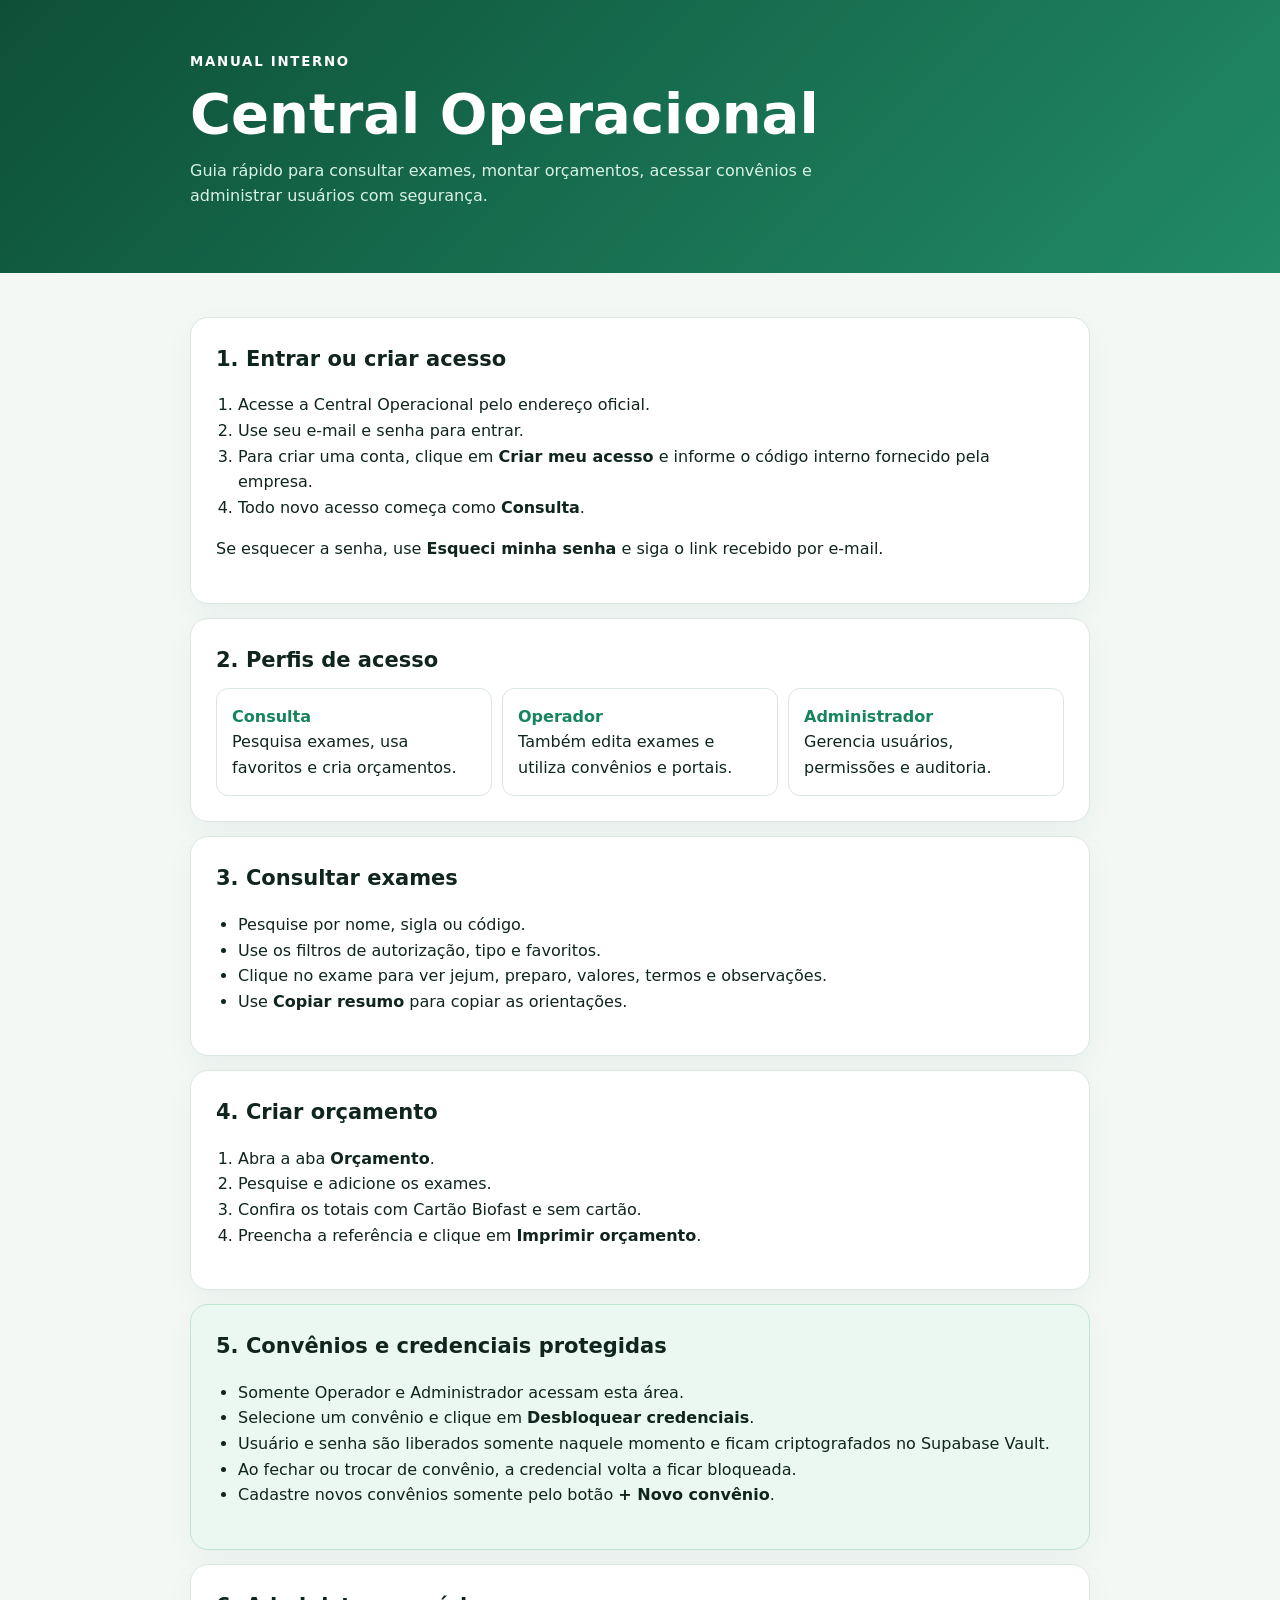
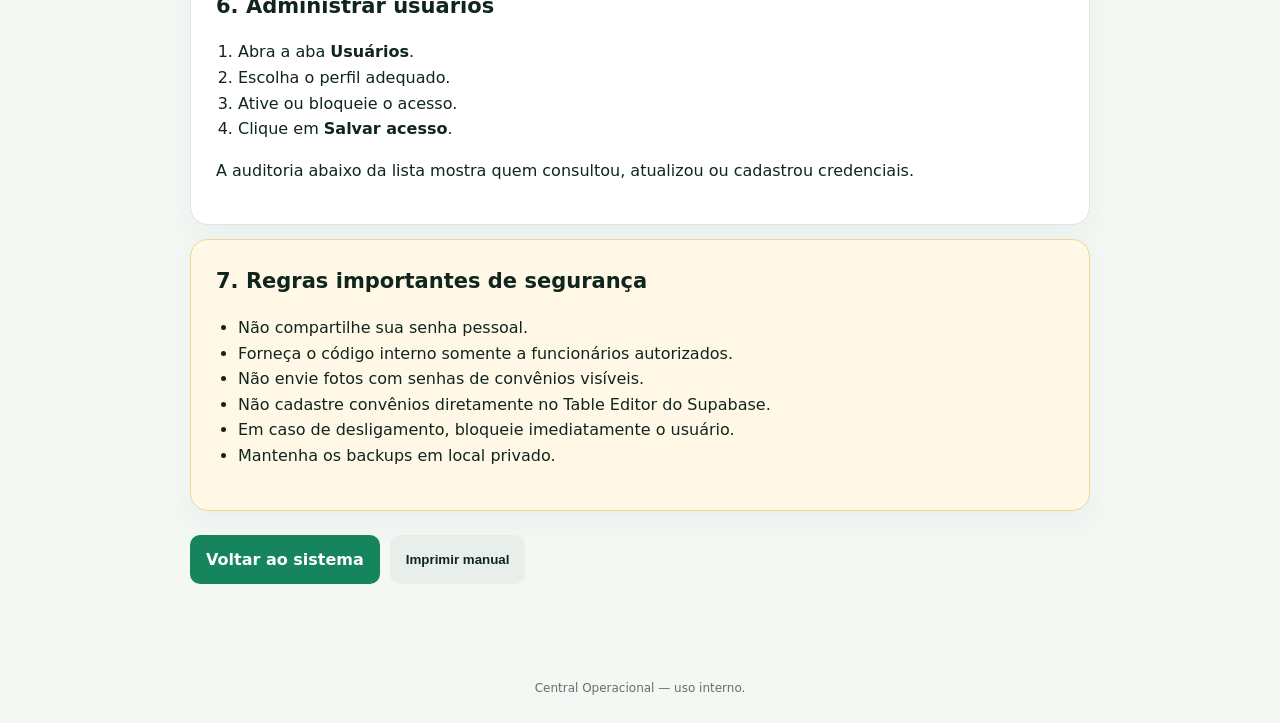
==== manual.html @ 35c0e4c2 "adiciona recuperacao auditoria e manual interno" ====
<!doctype html>
<html lang="pt-BR">
<head>
  <meta charset="utf-8">
  <meta name="viewport" content="width=device-width,initial-scale=1">
  <title>Manual — Central Operacional</title>
  <style>
    :root{--ink:#10251e;--muted:#627169;--green:#16845c;--line:#dce7e1;--bg:#f3f8f5}*{box-sizing:border-box}body{margin:0;background:var(--bg);color:var(--ink);font-family:Inter,system-ui,-apple-system,"Segoe UI",sans-serif;line-height:1.6}header{background:linear-gradient(135deg,#0d5038,#218a66);color:#fff;padding:48px 24px}header div,main{width:min(900px,92vw);margin:auto}header small{font-weight:900;letter-spacing:.13em}header h1{font-size:clamp(34px,6vw,56px);line-height:1;margin:12px 0}header p{color:#d9f2e7;max-width:700px}main{padding:30px 0 70px}.card{background:#fff;border:1px solid var(--line);border-radius:18px;padding:25px;margin:14px 0;box-shadow:0 10px 28px #183c2c0c}.card h2{margin:0 0 10px;font-size:21px}.card h3{margin:20px 0 5px;font-size:15px;color:var(--green)}ol,ul{padding-left:22px}.roles{display:grid;grid-template-columns:repeat(3,1fr);gap:10px}.role{border:1px solid var(--line);border-radius:12px;padding:15px}.role strong{display:block;color:var(--green)}.warning{background:#fff8e7;border-color:#f0d594}.safe{background:#eaf8f1;border-color:#bfe6d1}.actions{display:flex;gap:10px;flex-wrap:wrap;margin-top:24px}.actions a,.actions button{border:0;border-radius:10px;padding:12px 16px;text-decoration:none;font-weight:850;cursor:pointer}.back{background:var(--green);color:#fff}.print{background:#e8efeb;color:var(--ink)}footer{text-align:center;color:var(--muted);font-size:12px;padding:25px}@media(max-width:700px){.roles{grid-template-columns:1fr}header{padding:36px 12px}}@media print{body{background:#fff}.actions{display:none}.card{box-shadow:none;break-inside:avoid}header{padding:28px;color:#000;background:#fff;border-bottom:2px solid #16845c}header p{color:#555}}
  </style>
</head>
<body>
  <header><div><small>MANUAL INTERNO</small><h1>Central Operacional</h1><p>Guia rápido para consultar exames, montar orçamentos, acessar convênios e administrar usuários com segurança.</p></div></header>
  <main>
    <section class="card"><h2>1. Entrar ou criar acesso</h2><ol><li>Acesse a Central Operacional pelo endereço oficial.</li><li>Use seu e-mail e senha para entrar.</li><li>Para criar uma conta, clique em <b>Criar meu acesso</b> e informe o código interno fornecido pela empresa.</li><li>Todo novo acesso começa como <b>Consulta</b>.</li></ol><p>Se esquecer a senha, use <b>Esqueci minha senha</b> e siga o link recebido por e-mail.</p></section>
    <section class="card"><h2>2. Perfis de acesso</h2><div class="roles"><div class="role"><strong>Consulta</strong>Pesquisa exames, usa favoritos e cria orçamentos.</div><div class="role"><strong>Operador</strong>Também edita exames e utiliza convênios e portais.</div><div class="role"><strong>Administrador</strong>Gerencia usuários, permissões e auditoria.</div></div></section>
    <section class="card"><h2>3. Consultar exames</h2><ul><li>Pesquise por nome, sigla ou código.</li><li>Use os filtros de autorização, tipo e favoritos.</li><li>Clique no exame para ver jejum, preparo, valores, termos e observações.</li><li>Use <b>Copiar resumo</b> para copiar as orientações.</li></ul></section>
    <section class="card"><h2>4. Criar orçamento</h2><ol><li>Abra a aba <b>Orçamento</b>.</li><li>Pesquise e adicione os exames.</li><li>Confira os totais com Cartão Biofast e sem cartão.</li><li>Preencha a referência e clique em <b>Imprimir orçamento</b>.</li></ol></section>
    <section class="card safe"><h2>5. Convênios e credenciais protegidas</h2><ul><li>Somente Operador e Administrador acessam esta área.</li><li>Selecione um convênio e clique em <b>Desbloquear credenciais</b>.</li><li>Usuário e senha são liberados somente naquele momento e ficam criptografados no Supabase Vault.</li><li>Ao fechar ou trocar de convênio, a credencial volta a ficar bloqueada.</li><li>Cadastre novos convênios somente pelo botão <b>+ Novo convênio</b>.</li></ul></section>
    <section class="card"><h2>6. Administrar usuários</h2><ol><li>Abra a aba <b>Usuários</b>.</li><li>Escolha o perfil adequado.</li><li>Ative ou bloqueie o acesso.</li><li>Clique em <b>Salvar acesso</b>.</li></ol><p>A auditoria abaixo da lista mostra quem consultou, atualizou ou cadastrou credenciais.</p></section>
    <section class="card warning"><h2>7. Regras importantes de segurança</h2><ul><li>Não compartilhe sua senha pessoal.</li><li>Forneça o código interno somente a funcionários autorizados.</li><li>Não envie fotos com senhas de convênios visíveis.</li><li>Não cadastre convênios diretamente no Table Editor do Supabase.</li><li>Em caso de desligamento, bloqueie imediatamente o usuário.</li><li>Mantenha os backups em local privado.</li></ul></section>
    <div class="actions"><a class="back" href="index.html">Voltar ao sistema</a><button class="print" onclick="window.print()">Imprimir manual</button></div>
  </main>
  <footer>Central Operacional — uso interno.</footer>
</body>
</html>
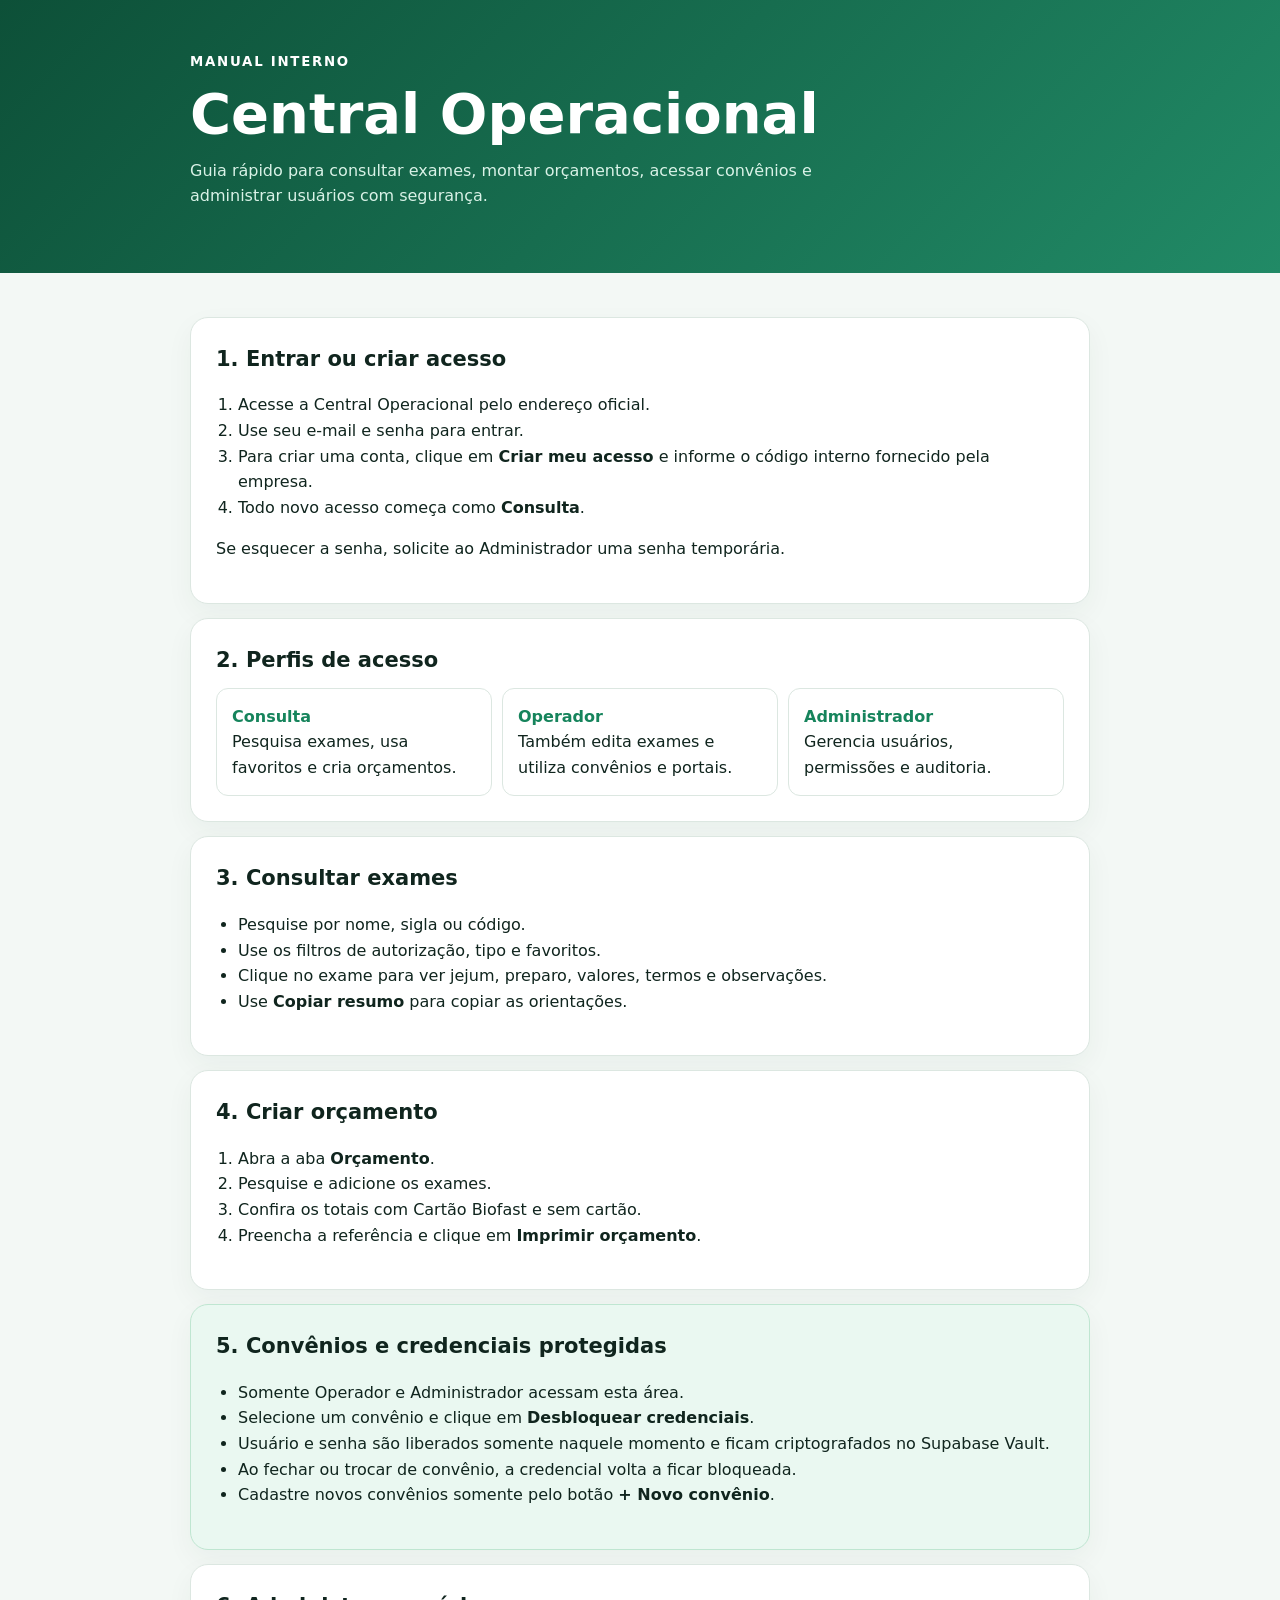
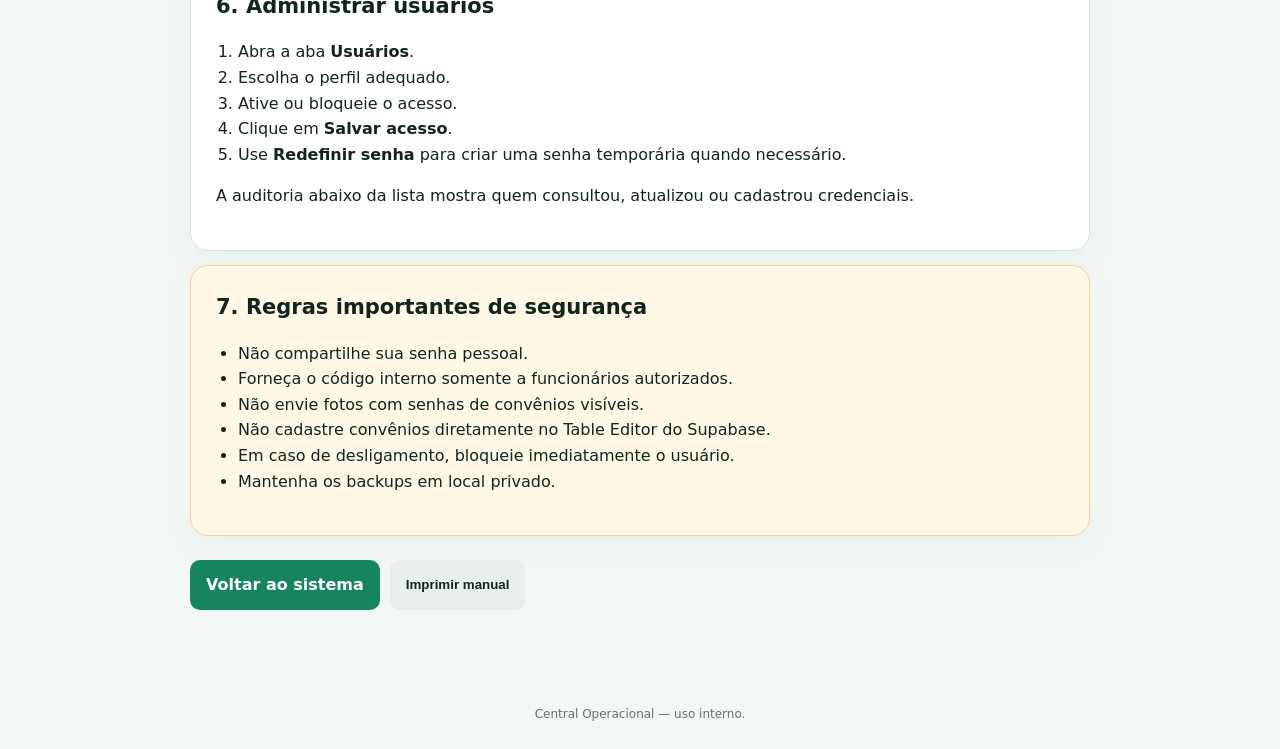
==== commit 489da551: "adiciona redefinicao administrativa de senha" ====
--- a/manual.html
+++ b/manual.html
@@ -11,12 +11,12 @@
 <body>
   <header><div><small>MANUAL INTERNO</small><h1>Central Operacional</h1><p>Guia rápido para consultar exames, montar orçamentos, acessar convênios e administrar usuários com segurança.</p></div></header>
   <main>
-    <section class="card"><h2>1. Entrar ou criar acesso</h2><ol><li>Acesse a Central Operacional pelo endereço oficial.</li><li>Use seu e-mail e senha para entrar.</li><li>Para criar uma conta, clique em <b>Criar meu acesso</b> e informe o código interno fornecido pela empresa.</li><li>Todo novo acesso começa como <b>Consulta</b>.</li></ol><p>Se esquecer a senha, use <b>Esqueci minha senha</b> e siga o link recebido por e-mail.</p></section>
+    <section class="card"><h2>1. Entrar ou criar acesso</h2><ol><li>Acesse a Central Operacional pelo endereço oficial.</li><li>Use seu e-mail e senha para entrar.</li><li>Para criar uma conta, clique em <b>Criar meu acesso</b> e informe o código interno fornecido pela empresa.</li><li>Todo novo acesso começa como <b>Consulta</b>.</li></ol><p>Se esquecer a senha, solicite ao Administrador uma senha temporária.</p></section>
     <section class="card"><h2>2. Perfis de acesso</h2><div class="roles"><div class="role"><strong>Consulta</strong>Pesquisa exames, usa favoritos e cria orçamentos.</div><div class="role"><strong>Operador</strong>Também edita exames e utiliza convênios e portais.</div><div class="role"><strong>Administrador</strong>Gerencia usuários, permissões e auditoria.</div></div></section>
     <section class="card"><h2>3. Consultar exames</h2><ul><li>Pesquise por nome, sigla ou código.</li><li>Use os filtros de autorização, tipo e favoritos.</li><li>Clique no exame para ver jejum, preparo, valores, termos e observações.</li><li>Use <b>Copiar resumo</b> para copiar as orientações.</li></ul></section>
     <section class="card"><h2>4. Criar orçamento</h2><ol><li>Abra a aba <b>Orçamento</b>.</li><li>Pesquise e adicione os exames.</li><li>Confira os totais com Cartão Biofast e sem cartão.</li><li>Preencha a referência e clique em <b>Imprimir orçamento</b>.</li></ol></section>
     <section class="card safe"><h2>5. Convênios e credenciais protegidas</h2><ul><li>Somente Operador e Administrador acessam esta área.</li><li>Selecione um convênio e clique em <b>Desbloquear credenciais</b>.</li><li>Usuário e senha são liberados somente naquele momento e ficam criptografados no Supabase Vault.</li><li>Ao fechar ou trocar de convênio, a credencial volta a ficar bloqueada.</li><li>Cadastre novos convênios somente pelo botão <b>+ Novo convênio</b>.</li></ul></section>
-    <section class="card"><h2>6. Administrar usuários</h2><ol><li>Abra a aba <b>Usuários</b>.</li><li>Escolha o perfil adequado.</li><li>Ative ou bloqueie o acesso.</li><li>Clique em <b>Salvar acesso</b>.</li></ol><p>A auditoria abaixo da lista mostra quem consultou, atualizou ou cadastrou credenciais.</p></section>
+    <section class="card"><h2>6. Administrar usuários</h2><ol><li>Abra a aba <b>Usuários</b>.</li><li>Escolha o perfil adequado.</li><li>Ative ou bloqueie o acesso.</li><li>Clique em <b>Salvar acesso</b>.</li><li>Use <b>Redefinir senha</b> para criar uma senha temporária quando necessário.</li></ol><p>A auditoria abaixo da lista mostra quem consultou, atualizou ou cadastrou credenciais.</p></section>
     <section class="card warning"><h2>7. Regras importantes de segurança</h2><ul><li>Não compartilhe sua senha pessoal.</li><li>Forneça o código interno somente a funcionários autorizados.</li><li>Não envie fotos com senhas de convênios visíveis.</li><li>Não cadastre convênios diretamente no Table Editor do Supabase.</li><li>Em caso de desligamento, bloqueie imediatamente o usuário.</li><li>Mantenha os backups em local privado.</li></ul></section>
     <div class="actions"><a class="back" href="index.html">Voltar ao sistema</a><button class="print" onclick="window.print()">Imprimir manual</button></div>
   </main>
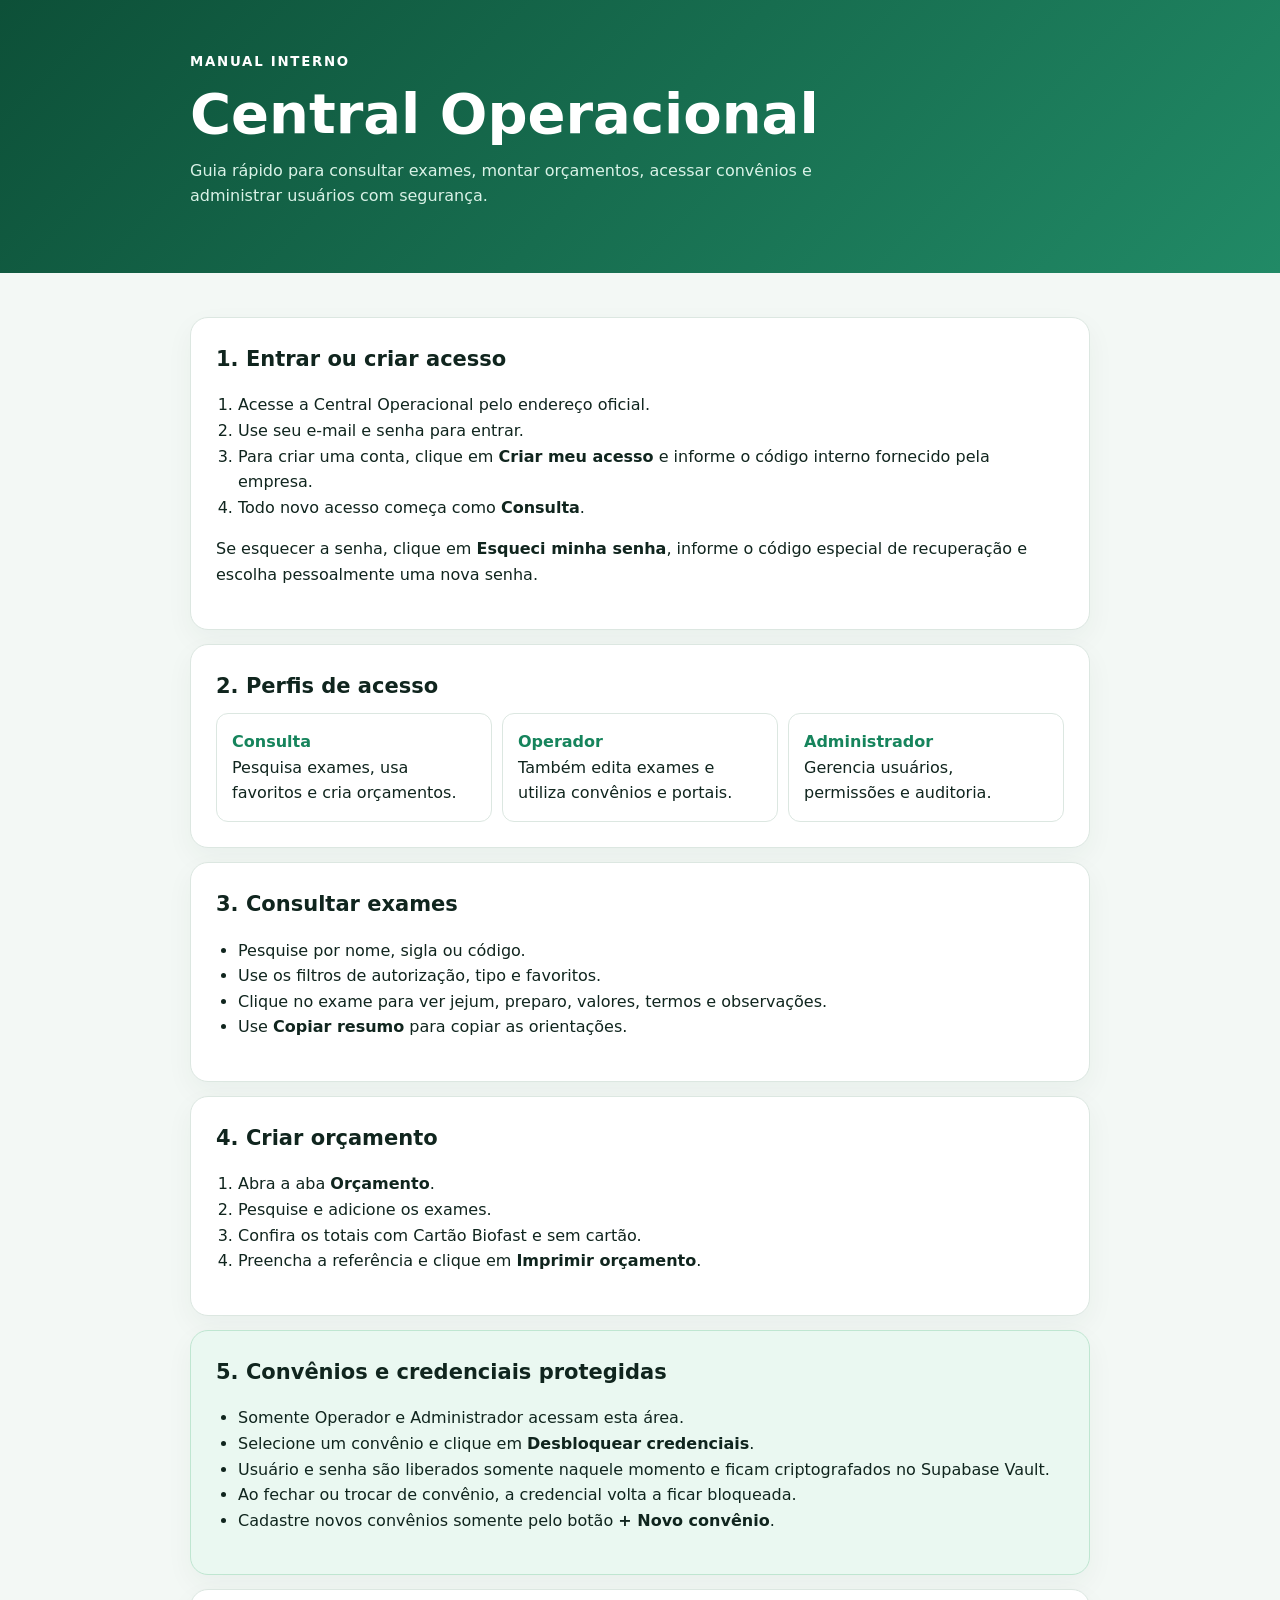
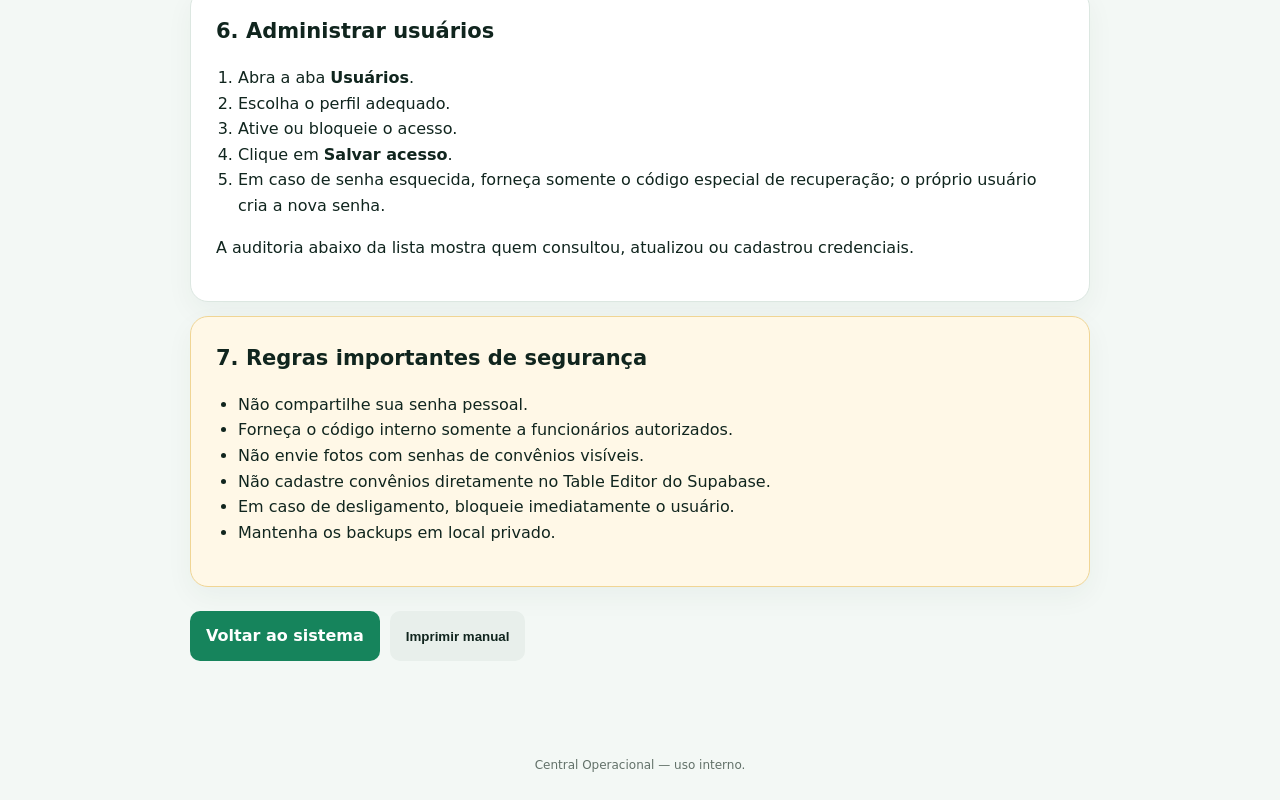
==== commit f3600c0b: "corrige observacoes e prepara recuperacao por codigo" ====
--- a/manual.html
+++ b/manual.html
@@ -11,12 +11,12 @@
 <body>
   <header><div><small>MANUAL INTERNO</small><h1>Central Operacional</h1><p>Guia rápido para consultar exames, montar orçamentos, acessar convênios e administrar usuários com segurança.</p></div></header>
   <main>
-    <section class="card"><h2>1. Entrar ou criar acesso</h2><ol><li>Acesse a Central Operacional pelo endereço oficial.</li><li>Use seu e-mail e senha para entrar.</li><li>Para criar uma conta, clique em <b>Criar meu acesso</b> e informe o código interno fornecido pela empresa.</li><li>Todo novo acesso começa como <b>Consulta</b>.</li></ol><p>Se esquecer a senha, solicite ao Administrador uma senha temporária.</p></section>
+    <section class="card"><h2>1. Entrar ou criar acesso</h2><ol><li>Acesse a Central Operacional pelo endereço oficial.</li><li>Use seu e-mail e senha para entrar.</li><li>Para criar uma conta, clique em <b>Criar meu acesso</b> e informe o código interno fornecido pela empresa.</li><li>Todo novo acesso começa como <b>Consulta</b>.</li></ol><p>Se esquecer a senha, clique em <b>Esqueci minha senha</b>, informe o código especial de recuperação e escolha pessoalmente uma nova senha.</p></section>
     <section class="card"><h2>2. Perfis de acesso</h2><div class="roles"><div class="role"><strong>Consulta</strong>Pesquisa exames, usa favoritos e cria orçamentos.</div><div class="role"><strong>Operador</strong>Também edita exames e utiliza convênios e portais.</div><div class="role"><strong>Administrador</strong>Gerencia usuários, permissões e auditoria.</div></div></section>
     <section class="card"><h2>3. Consultar exames</h2><ul><li>Pesquise por nome, sigla ou código.</li><li>Use os filtros de autorização, tipo e favoritos.</li><li>Clique no exame para ver jejum, preparo, valores, termos e observações.</li><li>Use <b>Copiar resumo</b> para copiar as orientações.</li></ul></section>
     <section class="card"><h2>4. Criar orçamento</h2><ol><li>Abra a aba <b>Orçamento</b>.</li><li>Pesquise e adicione os exames.</li><li>Confira os totais com Cartão Biofast e sem cartão.</li><li>Preencha a referência e clique em <b>Imprimir orçamento</b>.</li></ol></section>
     <section class="card safe"><h2>5. Convênios e credenciais protegidas</h2><ul><li>Somente Operador e Administrador acessam esta área.</li><li>Selecione um convênio e clique em <b>Desbloquear credenciais</b>.</li><li>Usuário e senha são liberados somente naquele momento e ficam criptografados no Supabase Vault.</li><li>Ao fechar ou trocar de convênio, a credencial volta a ficar bloqueada.</li><li>Cadastre novos convênios somente pelo botão <b>+ Novo convênio</b>.</li></ul></section>
-    <section class="card"><h2>6. Administrar usuários</h2><ol><li>Abra a aba <b>Usuários</b>.</li><li>Escolha o perfil adequado.</li><li>Ative ou bloqueie o acesso.</li><li>Clique em <b>Salvar acesso</b>.</li><li>Use <b>Redefinir senha</b> para criar uma senha temporária quando necessário.</li></ol><p>A auditoria abaixo da lista mostra quem consultou, atualizou ou cadastrou credenciais.</p></section>
+    <section class="card"><h2>6. Administrar usuários</h2><ol><li>Abra a aba <b>Usuários</b>.</li><li>Escolha o perfil adequado.</li><li>Ative ou bloqueie o acesso.</li><li>Clique em <b>Salvar acesso</b>.</li><li>Em caso de senha esquecida, forneça somente o código especial de recuperação; o próprio usuário cria a nova senha.</li></ol><p>A auditoria abaixo da lista mostra quem consultou, atualizou ou cadastrou credenciais.</p></section>
     <section class="card warning"><h2>7. Regras importantes de segurança</h2><ul><li>Não compartilhe sua senha pessoal.</li><li>Forneça o código interno somente a funcionários autorizados.</li><li>Não envie fotos com senhas de convênios visíveis.</li><li>Não cadastre convênios diretamente no Table Editor do Supabase.</li><li>Em caso de desligamento, bloqueie imediatamente o usuário.</li><li>Mantenha os backups em local privado.</li></ul></section>
     <div class="actions"><a class="back" href="index.html">Voltar ao sistema</a><button class="print" onclick="window.print()">Imprimir manual</button></div>
   </main>
